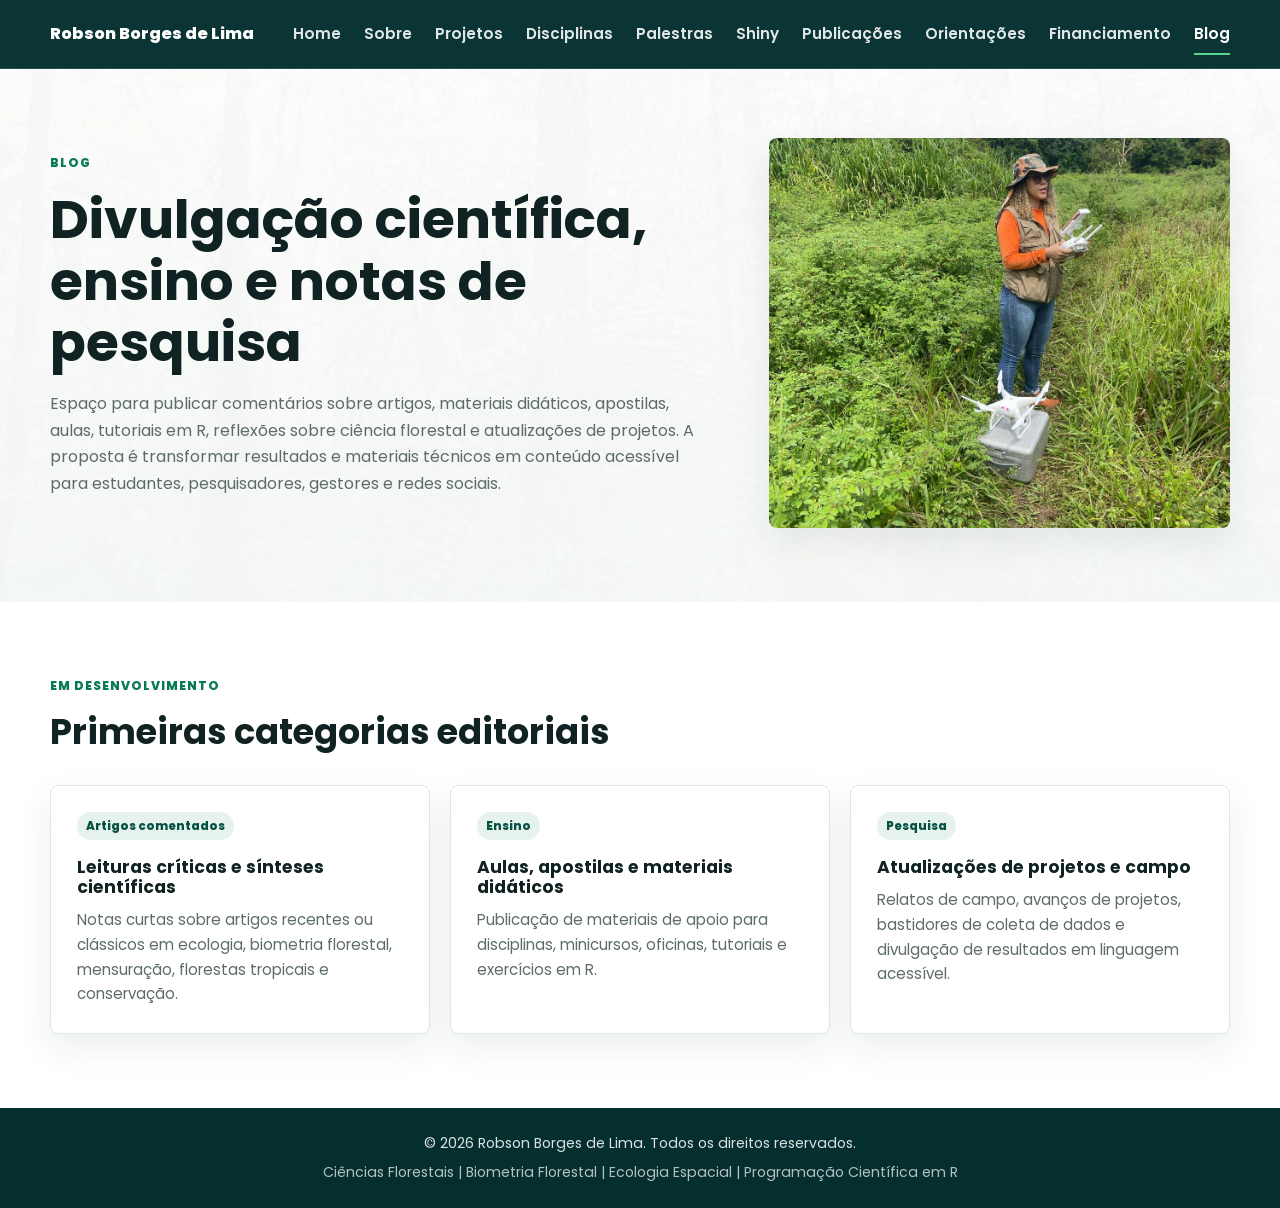
==== blog.html @ 5d00c3f0 "Add blog and move selected publications" ====
<!DOCTYPE html>
<html lang="pt-BR">
<head>
  <meta charset="UTF-8" />
  <meta name="viewport" content="width=device-width, initial-scale=1.0" />
  <title>Blog | Robson Borges de Lima</title>
  <meta name="description" content="Blog de Robson Borges de Lima para divulgação científica, notas de pesquisa, materiais didáticos, apostilas, aulas e comentários sobre artigos em Ciências Florestais." />
  <link rel="preconnect" href="https://fonts.googleapis.com" />
  <link rel="preconnect" href="https://fonts.gstatic.com" crossorigin />
  <link href="https://fonts.googleapis.com/css2?family=Poppins:wght@400;500;600;700;800&display=swap" rel="stylesheet" />
  <link rel="stylesheet" href="assets/css/style.css?v=20260628-5" />
</head>

<body>
  <header class="site-header">
    <nav class="navbar" aria-label="Menu principal">
      <a href="index.html" class="logo" aria-label="Página inicial">Robson Borges de Lima</a>

      <button class="menu-toggle" type="button" aria-label="Abrir menu" aria-expanded="false" aria-controls="primary-menu">
        <span></span>
        <span></span>
        <span></span>
      </button>

      <ul class="nav-menu" id="primary-menu">
        <li><a href="index.html">Home</a></li>
        <li><a href="sobre.html">Sobre</a></li>
        <li><a href="projetos.html">Projetos</a></li>
        <li><a href="disciplinas.html">Disciplinas</a></li>
        <li><a href="palestras.html">Palestras</a></li>
        <li><a href="shiny.html">Shiny</a></li>
        <li><a href="publicacoes.html">Publicações</a></li>
        <li><a href="orientacoes.html">Orientações</a></li>
        <li><a href="financiamento.html">Financiamento</a></li>
        <li><a href="blog.html" class="active">Blog</a></li>
      </ul>
    </nav>
  </header>

  <main>
    <section class="page-intro">
      <div class="container page-intro-grid">
        <div>
          <p class="section-kicker">Blog</p>
          <h1>Divulgação científica, ensino e notas de pesquisa</h1>
          <p>
            Espaço para publicar comentários sobre artigos, materiais didáticos, apostilas, aulas, tutoriais em R, reflexões sobre ciência florestal e atualizações de projetos. A proposta é transformar resultados e materiais técnicos em conteúdo acessível para estudantes, pesquisadores, gestores e redes sociais.
          </p>
        </div>
        <figure class="page-intro-photo">
          <img src="assets/img/gallery/voando%20drone.jpg" alt="Atividade de campo com drone em área de pesquisa" />
        </figure>
      </div>
    </section>

    <section class="section section-white">
      <div class="container">
        <div class="section-heading">
          <p class="section-kicker">Em desenvolvimento</p>
          <h2>Primeiras categorias editoriais</h2>
        </div>

        <div class="blog-card-grid">
          <article class="blog-card">
            <span>Artigos comentados</span>
            <h3>Leituras críticas e sínteses científicas</h3>
            <p>Notas curtas sobre artigos recentes ou clássicos em ecologia, biometria florestal, mensuração, florestas tropicais e conservação.</p>
          </article>

          <article class="blog-card">
            <span>Ensino</span>
            <h3>Aulas, apostilas e materiais didáticos</h3>
            <p>Publicação de materiais de apoio para disciplinas, minicursos, oficinas, tutoriais e exercícios em R.</p>
          </article>

          <article class="blog-card">
            <span>Pesquisa</span>
            <h3>Atualizações de projetos e campo</h3>
            <p>Relatos de campo, avanços de projetos, bastidores de coleta de dados e divulgação de resultados em linguagem acessível.</p>
          </article>
        </div>
      </div>
    </section>
  </main>

  <footer class="site-footer">
    <p>© 2026 Robson Borges de Lima. Todos os direitos reservados.</p>
    <p>Ciências Florestais | Biometria Florestal | Ecologia Espacial | Programação Científica em R</p>
  </footer>

  <script>
    const menuButton = document.querySelector(".menu-toggle");
    const menu = document.querySelector(".nav-menu");

    menuButton.addEventListener("click", () => {
      const isOpen = menu.classList.toggle("is-open");
      menuButton.setAttribute("aria-expanded", String(isOpen));
    });
  </script>
</body>
</html>
---- assets/css/style.css ----
:root {
  --green-950: #042f2e;
  --green-900: #063b35;
  --green-800: #075143;
  --green-700: #087a53;
  --green-100: #e6f3ec;
  --green-50: #f3faf6;
  --ink: #102322;
  --muted: #5d6c6a;
  --line: #dfe8e3;
  --white: #ffffff;
  --shadow-soft: 0 14px 36px rgba(16, 35, 34, 0.08);
  --max-width: 1180px;
}

* {
  box-sizing: border-box;
}

html {
  scroll-behavior: smooth;
}

body {
  margin: 0;
  font-family: "Poppins", "Segoe UI", Arial, sans-serif;
  color: var(--ink);
  background: var(--green-50);
  line-height: 1.65;
  text-rendering: optimizeLegibility;
}

img {
  display: block;
  max-width: 100%;
}

a {
  color: inherit;
  text-decoration: none;
}

p,
h1,
h2,
h3 {
  margin-top: 0;
}

p {
  color: var(--muted);
  font-size: 1rem;
}

h1,
h2,
h3 {
  color: var(--ink);
  line-height: 1.15;
  letter-spacing: 0;
}

h1 {
  font-size: clamp(2.2rem, 4.4vw, 3.45rem);
}

h2 {
  font-size: clamp(1.55rem, 3vw, 2.2rem);
  margin-bottom: 1rem;
}

h3 {
  font-size: 1.08rem;
}

.container {
  width: min(calc(100% - 40px), var(--max-width));
  margin-inline: auto;
}

.section {
  padding: 74px 0;
}

.section-white {
  background: var(--white);
}

.section-kicker,
.eyebrow {
  color: var(--green-700);
  font-size: 0.76rem;
  font-weight: 800;
  letter-spacing: 0.08em;
  margin-bottom: 1rem;
  text-transform: uppercase;
}

.section-heading {
  max-width: 760px;
  margin-bottom: 2rem;
}

.site-header {
  position: fixed;
  inset: 0 0 auto;
  z-index: 20;
  background: rgba(4, 47, 46, 0.97);
  border-bottom: 1px solid rgba(255, 255, 255, 0.12);
  backdrop-filter: blur(14px);
}

.navbar {
  width: min(calc(100% - 40px), var(--max-width));
  height: 68px;
  margin-inline: auto;
  display: flex;
  align-items: center;
  justify-content: space-between;
  gap: 24px;
}

.logo {
  color: var(--white);
  font-weight: 800;
  font-size: 1.02rem;
  white-space: nowrap;
}

.nav-menu {
  display: flex;
  align-items: center;
  gap: clamp(14px, 1.8vw, 28px);
  list-style: none;
  margin: 0;
  padding: 0;
}

.nav-menu a {
  position: relative;
  display: inline-flex;
  align-items: center;
  min-height: 68px;
  color: rgba(255, 255, 255, 0.88);
  font-size: 0.95rem;
  font-weight: 600;
}

.nav-menu a::after {
  content: "";
  position: absolute;
  left: 0;
  right: 0;
  bottom: 13px;
  height: 2px;
  background: #57d68d;
  transform: scaleX(0);
  transform-origin: center;
  transition: transform 180ms ease;
}

.nav-menu a:hover,
.nav-menu a.active {
  color: var(--white);
}

.nav-menu a:hover::after,
.nav-menu a.active::after {
  transform: scaleX(1);
}

.menu-toggle {
  display: none;
  width: 44px;
  height: 44px;
  border: 1px solid rgba(255, 255, 255, 0.24);
  border-radius: 8px;
  background: transparent;
  cursor: pointer;
  padding: 10px;
}

.menu-toggle span {
  display: block;
  height: 2px;
  margin: 5px 0;
  background: var(--white);
}

.hero-home {
  min-height: 92vh;
  padding: 138px 0 88px;
  display: flex;
  align-items: center;
  background:
    linear-gradient(90deg, rgba(2, 30, 28, 0.84) 0%, rgba(2, 30, 28, 0.64) 43%, rgba(2, 30, 28, 0.18) 100%),
    url("../img/hero/hero-amazon.jpg");
  background-position: center center;
  background-size: cover;
}

.hero-grid {
  display: grid;
  grid-template-columns: minmax(0, 720px) 1fr;
}

.hero-copy {
  color: var(--white);
}

.hero-copy h1,
.hero-copy p {
  color: var(--white);
}

.hero-copy h1 {
  margin-bottom: 1.2rem;
  max-width: 680px;
}

.hero-lead {
  max-width: 720px;
  color: rgba(255, 255, 255, 0.9);
  font-size: clamp(1.02rem, 1.5vw, 1.16rem);
}

.hero-actions {
  display: flex;
  flex-wrap: wrap;
  gap: 12px;
  margin-top: 2rem;
}

.button {
  display: inline-flex;
  align-items: center;
  justify-content: center;
  min-height: 44px;
  padding: 0.72rem 1.15rem;
  border-radius: 8px;
  font-weight: 800;
  transition: transform 180ms ease, background 180ms ease, border-color 180ms ease;
}

.button:hover {
  transform: translateY(-2px);
}

.button-primary {
  color: var(--green-950);
  background: #a9f0c2;
}

.button-outline-dark {
  color: var(--green-800);
  border: 1px solid rgba(8, 122, 83, 0.34);
  background: var(--white);
}

.button-secondary {
  color: var(--white);
  border: 1px solid rgba(255, 255, 255, 0.72);
}

.home-profile {
  padding: 138px 0 70px;
  background:
    linear-gradient(180deg, rgba(255, 255, 255, 0.97), rgba(247, 250, 248, 0.98)),
    url("../img/hero/hero-amazon.jpg");
  background-position: center;
  background-size: cover;
}

.home-profile-grid {
  display: grid;
  grid-template-columns: minmax(0, 1.08fr) minmax(320px, 0.74fr);
  gap: 86px;
  align-items: center;
}

.home-profile-copy h1 {
  margin-bottom: 0.78rem;
  color: var(--ink);
  font-size: clamp(2.25rem, 4.5vw, 3.55rem);
}

.home-profile-copy p:last-of-type {
  max-width: 770px;
}

.home-profile-photo {
  margin: 0;
}

.home-profile-photo img {
  width: 100%;
  height: min(62vw, 520px);
  object-fit: contain;
  object-position: center;
  border-radius: 8px;
  box-shadow: var(--shadow-soft);
  background: var(--white);
}

.field-section {
  background: var(--white);
}

.field-grid {
  display: grid;
  grid-template-columns: minmax(0, 0.82fr) minmax(420px, 1.18fr);
  gap: 48px;
  align-items: center;
}

.field-copy p {
  max-width: 620px;
}

.feature-list {
  display: grid;
  gap: 10px;
  margin-top: 24px;
}

.feature-list span {
  position: relative;
  padding-left: 20px;
  color: var(--ink);
  font-size: 0.94rem;
}

.feature-list span::before {
  content: "";
  position: absolute;
  left: 0;
  top: 0.68em;
  width: 7px;
  height: 7px;
  border-radius: 999px;
  background: var(--green-700);
}

.field-gallery {
  display: grid;
  grid-auto-flow: column;
  grid-auto-columns: minmax(260px, 340px);
  gap: 16px;
  overflow-x: auto;
  overscroll-behavior-inline: contain;
  padding: 4px 4px 16px;
  scroll-snap-type: inline mandatory;
  scrollbar-color: var(--green-700) #edf4ef;
}

.field-gallery figure {
  scroll-snap-align: start;
  margin: 0;
  overflow: hidden;
  border: 1px solid var(--line);
  border-radius: 8px;
  background: var(--white);
  box-shadow: var(--shadow-soft);
}

.field-gallery img {
  width: 100%;
  height: 310px;
  object-fit: contain;
  object-position: center;
  padding: 8px;
  background: #f7faf8;
}

.field-gallery figcaption {
  padding: 12px 14px 14px;
  color: var(--ink);
  font-size: 0.86rem;
  font-weight: 700;
  border-top: 1px solid var(--line);
}

.split {
  display: grid;
  grid-template-columns: 0.86fr 1.14fr;
  gap: 64px;
  align-items: start;
}

.prose p + p {
  margin-top: 1rem;
}

.quick-grid,
.research-grid {
  display: grid;
  grid-template-columns: repeat(3, minmax(0, 1fr));
  gap: 18px;
}

.quick-card,
.research-card {
  min-height: 100%;
  padding: 24px;
  border: 1px solid var(--line);
  border-radius: 8px;
  background: var(--white);
  transition: transform 180ms ease, border-color 180ms ease, box-shadow 180ms ease;
}

.quick-card:hover,
.research-card:hover,
.academic-mini-card:hover,
.academic-link-card:hover {
  transform: translateY(-3px);
  border-color: rgba(8, 122, 83, 0.36);
  box-shadow: var(--shadow-soft);
}

.quick-card span {
  display: inline-block;
  margin-bottom: 28px;
  color: var(--green-700);
  font-weight: 800;
  font-size: 0.82rem;
}

.quick-card h3,
.research-card h3 {
  margin-bottom: 0.7rem;
}

.quick-card p,
.research-card p {
  margin-bottom: 0;
  font-size: 0.94rem;
}

.research-card {
  border-top: 3px solid var(--green-700);
}

.collaboration-section {
  background: var(--green-50);
}

.collaboration-box {
  display: grid;
  grid-template-columns: minmax(260px, 0.8fr) minmax(0, 1.2fr);
  gap: 28px;
  align-items: center;
  padding: 34px;
  border: 1px solid var(--line);
  border-radius: 8px;
  background: var(--white);
}

.collaboration-copy p:last-child {
  margin-bottom: 0;
}

.academic-mini-grid {
  display: grid;
  grid-template-columns: repeat(3, minmax(0, 1fr));
  gap: 12px;
}

.academic-mini-card,
.academic-link-card {
  border: 1px solid var(--line);
  border-radius: 8px;
  background: var(--white);
  transition: transform 180ms ease, border-color 180ms ease, box-shadow 180ms ease;
}

.academic-mini-card {
  min-height: 108px;
  padding: 16px 12px;
  display: flex;
  flex-direction: column;
  align-items: center;
  justify-content: center;
  text-align: center;
  gap: 8px;
}

.academic-mini-card strong {
  font-size: 0.88rem;
}

.mini-icon,
.academic-mark,
.brand-icon {
  display: inline-flex;
  align-items: center;
  justify-content: center;
  border-radius: 50%;
  color: var(--white);
  font-weight: 800;
}

.mini-icon,
.brand-icon {
  width: 46px;
  height: 46px;
  background: var(--green-700);
  font-size: 0.78rem;
  line-height: 1;
}

.brand-icon svg {
  width: 27px;
  height: 27px;
  fill: currentColor;
}

.about-hero {
  padding: 148px 0 76px;
  background: var(--white);
}

.page-intro {
  padding: 138px 0 74px;
  background:
    linear-gradient(180deg, rgba(255, 255, 255, 0.96), rgba(247, 250, 248, 0.98)),
    url("../img/hero/hero-amazon.jpg");
  background-position: center;
  background-size: cover;
}

.page-intro-grid {
  display: grid;
  grid-template-columns: minmax(0, 1.05fr) minmax(300px, 0.75fr);
  gap: 74px;
  align-items: center;
}

.page-intro h1 {
  max-width: 820px;
  margin-bottom: 1.1rem;
  font-size: clamp(2.15rem, 4.2vw, 3.35rem);
}

.page-intro p:last-child {
  max-width: 780px;
}

.page-intro-photo {
  margin: 0;
}

.page-intro-photo img {
  width: 100%;
  height: min(46vw, 390px);
  object-fit: cover;
  border-radius: 8px;
  box-shadow: var(--shadow-soft);
}

.project-list {
  display: grid;
  gap: 24px;
}

.project-feature {
  padding: 32px;
  border: 1px solid var(--line);
  border-radius: 8px;
  background: var(--white);
  box-shadow: var(--shadow-soft);
}

.project-meta {
  display: flex;
  flex-wrap: wrap;
  gap: 8px;
  margin-bottom: 18px;
}

.project-meta span,
.project-card span,
.publication-item span {
  display: inline-flex;
  width: fit-content;
  align-items: center;
  min-height: 28px;
  padding: 4px 9px;
  border-radius: 999px;
  color: var(--green-800);
  background: var(--green-100);
  font-size: 0.73rem;
  font-weight: 800;
  letter-spacing: 0.02em;
}

.project-feature h3 {
  max-width: 980px;
  margin-bottom: 1rem;
  font-size: clamp(1.35rem, 2.5vw, 2rem);
}

.project-feature p {
  max-width: 1040px;
}

.project-points {
  display: grid;
  gap: 8px;
  margin: 18px 0 0;
  padding-left: 1.1rem;
}

.project-points li {
  color: var(--muted);
}

.project-points li::marker {
  color: var(--green-700);
}

.project-card-grid {
  display: grid;
  grid-template-columns: repeat(2, minmax(0, 1fr));
  gap: 20px;
}

.project-card {
  display: grid;
  grid-template-columns: 190px minmax(0, 1fr);
  gap: 20px;
  overflow: hidden;
  padding: 16px;
  border: 1px solid var(--line);
  border-radius: 8px;
  background: var(--white);
  box-shadow: var(--shadow-soft);
}

.project-card img {
  width: 100%;
  height: 100%;
  min-height: 180px;
  object-fit: cover;
  border-radius: 6px;
}

.project-card h3 {
  margin: 12px 0 10px;
}

.project-card p {
  margin-bottom: 0;
  font-size: 0.94rem;
}

.publication-list {
  display: grid;
  gap: 14px;
}

.publication-item {
  padding: 24px;
  border: 1px solid var(--line);
  border-radius: 8px;
  background: var(--white);
}

.publication-item h3 {
  margin: 12px 0 8px;
  font-size: 1.05rem;
}

.publication-item p {
  margin-bottom: 14px;
  font-size: 0.9rem;
}

.publication-actions {
  display: flex;
  flex-wrap: wrap;
  gap: 10px;
}

.publication-actions a {
  display: inline-flex;
  align-items: center;
  justify-content: center;
  min-height: 34px;
  padding: 6px 12px;
  border: 1px solid rgba(8, 122, 83, 0.34);
  border-radius: 7px;
  color: var(--green-800);
  font-size: 0.82rem;
  font-weight: 800;
  transition: background 180ms ease, transform 180ms ease;
}

.publication-actions a:hover {
  transform: translateY(-2px);
  background: var(--green-100);
}

.publication-item p a {
  color: var(--green-800);
  font-weight: 700;
  text-decoration: underline;
  text-decoration-thickness: 1px;
  text-underline-offset: 3px;
}

.blog-card-grid {
  display: grid;
  grid-template-columns: repeat(3, minmax(0, 1fr));
  gap: 20px;
}

.blog-card {
  min-height: 100%;
  padding: 26px;
  border: 1px solid var(--line);
  border-radius: 8px;
  background: var(--white);
  box-shadow: var(--shadow-soft);
}

.blog-card span {
  display: inline-flex;
  width: fit-content;
  min-height: 28px;
  align-items: center;
  padding: 4px 9px;
  border-radius: 999px;
  color: var(--green-800);
  background: var(--green-100);
  font-size: 0.73rem;
  font-weight: 800;
}

.blog-card h3 {
  margin: 18px 0 10px;
}

.blog-card p {
  margin-bottom: 0;
  font-size: 0.94rem;
}

.about-hero-grid {
  display: grid;
  grid-template-columns: minmax(0, 1.14fr) minmax(280px, 0.74fr);
  gap: 80px;
  align-items: center;
}

.about-copy h1 {
  margin-bottom: 0.8rem;
  font-size: clamp(2.2rem, 4.2vw, 3.35rem);
}

.role {
  margin-bottom: 0.45rem;
  color: var(--green-700);
  font-weight: 800;
  font-size: 1.15rem;
}

.academic-tags {
  margin-bottom: 1.7rem;
  color: var(--ink);
  font-size: 0.95rem;
}

.about-copy p:last-child {
  max-width: 760px;
}

.profile-photo {
  margin: 0;
}

.profile-photo img {
  width: 100%;
  max-height: 430px;
  object-fit: cover;
  border-radius: 8px;
  box-shadow: var(--shadow-soft);
}

.about-panels {
  padding: 76px 0;
  background: var(--green-50);
}

.about-panel-grid {
  display: grid;
  grid-template-columns: repeat(3, minmax(0, 1fr));
  gap: 46px;
}

.about-panel {
  min-width: 0;
}

.panel-icon {
  width: 48px;
  height: 48px;
  display: grid;
  place-items: center;
  margin-bottom: 20px;
  border-radius: 50%;
  background: var(--green-100);
  color: var(--green-700);
}

.panel-icon svg {
  width: 25px;
  height: 25px;
  fill: currentColor;
}

.about-panel h2 {
  position: relative;
  margin-bottom: 2rem;
  font-size: 1.12rem;
}

.about-panel h2::after,
.academic-links-title h2::after {
  content: "";
  position: absolute;
  left: 0;
  bottom: -12px;
  width: 44px;
  height: 2px;
  background: var(--green-700);
}

.about-panel ul {
  margin: 0;
  padding-left: 1.1rem;
}

.about-panel li {
  margin-bottom: 0.62rem;
  color: var(--muted);
}

.about-panel li::marker {
  color: var(--green-700);
}

.timeline {
  display: grid;
  gap: 18px;
}

.timeline div {
  position: relative;
  padding-left: 28px;
}

.timeline div::before {
  content: "";
  position: absolute;
  left: 0;
  top: 0.42rem;
  width: 10px;
  height: 10px;
  border-radius: 50%;
  background: var(--green-700);
}

.timeline div::after {
  content: "";
  position: absolute;
  left: 4px;
  top: 1.1rem;
  bottom: -1.35rem;
  width: 1px;
  background: var(--line);
}

.timeline div:last-child::after {
  display: none;
}

.timeline strong {
  display: block;
  color: var(--ink);
  line-height: 1.35;
}

.timeline span {
  display: block;
  color: var(--muted);
  font-size: 0.88rem;
}

.academic-links-section {
  padding: 58px 0 76px;
  background: var(--white);
}

.academic-links-box {
  display: grid;
  grid-template-columns: 1.18fr repeat(5, minmax(0, 1fr));
  overflow: hidden;
  border: 1px solid var(--line);
  border-radius: 8px;
  background: var(--white);
  box-shadow: var(--shadow-soft);
}

.academic-links-title {
  display: flex;
  align-items: center;
  padding: 26px 28px;
  border-right: 1px solid var(--line);
}

.academic-links-title h2 {
  position: relative;
  margin: 0;
  font-size: 1.32rem;
}

.academic-link-card {
  min-height: 142px;
  display: flex;
  flex-direction: column;
  align-items: center;
  justify-content: center;
  padding: 18px 12px;
  border-width: 0 1px 0 0;
  text-align: center;
}

.academic-link-card:last-child {
  border-right: 0;
}

.academic-mark,
.academic-link-card .brand-icon {
  width: 46px;
  height: 46px;
  margin-bottom: 10px;
  font-size: 0.85rem;
}

.academic-link-card strong {
  color: var(--ink);
  font-size: 0.92rem;
}

.academic-link-card small {
  max-width: 160px;
  margin-top: 4px;
  color: var(--green-700);
  font-size: 0.72rem;
  line-height: 1.35;
  overflow-wrap: anywhere;
}

.lattes,
.lattes-icon {
  background: #24458f;
}

.orcid,
.orcid-icon {
  background: #a6ce39;
  color: #ffffff;
}

.scholar,
.scholar-icon {
  background: #4285f4;
}

.github,
.github-icon {
  background: #111827;
}

.rg,
.rg-icon {
  background: #00b7a8;
}

.cv-icon {
  background: var(--green-700);
}

.site-footer {
  padding: 24px 20px;
  background: var(--green-950);
  text-align: center;
}

.site-footer p {
  margin: 0;
  color: rgba(255, 255, 255, 0.86);
  font-size: 0.88rem;
}

.site-footer p + p {
  margin-top: 0.35rem;
  color: rgba(255, 255, 255, 0.7);
}

@media (max-width: 1100px) {
  .nav-menu {
    gap: 14px;
  }

  .nav-menu a {
    font-size: 0.88rem;
  }
}

@media (max-width: 940px) {
  .navbar {
    height: 68px;
  }

  .menu-toggle {
    display: block;
  }

  .nav-menu {
    position: absolute;
    left: 0;
    right: 0;
    top: 68px;
    display: none;
    flex-direction: column;
    align-items: stretch;
    gap: 0;
    padding: 8px 20px 18px;
    background: var(--green-950);
    border-top: 1px solid rgba(255, 255, 255, 0.12);
  }

  .nav-menu.is-open {
    display: flex;
  }

  .nav-menu a {
    min-height: 44px;
  }

  .nav-menu a::after {
    bottom: 6px;
    right: auto;
    width: 36px;
  }

  .hero-home {
    min-height: 82vh;
    padding-top: 116px;
    background:
      linear-gradient(rgba(2, 30, 28, 0.72), rgba(2, 30, 28, 0.72)),
      url("../img/hero/hero-amazon.jpg");
    background-position: center;
  }

  .hero-grid,
  .split,
  .about-hero-grid,
  .home-profile-grid,
  .field-grid,
  .page-intro-grid,
  .collaboration-box {
    grid-template-columns: 1fr;
    gap: 34px;
  }

  .home-profile {
    padding-top: 116px;
  }

  .home-profile-photo img {
    height: auto;
    max-height: 430px;
  }

  .field-gallery {
    grid-auto-columns: minmax(240px, 320px);
  }

  .quick-grid,
  .research-grid,
  .about-panel-grid,
  .project-card-grid,
  .blog-card-grid,
  .academic-mini-grid {
    grid-template-columns: repeat(2, minmax(0, 1fr));
  }

  .project-card {
    grid-template-columns: 1fr;
  }

  .project-card img {
    height: 220px;
  }

  .academic-links-box {
    grid-template-columns: repeat(2, minmax(0, 1fr));
  }

  .academic-links-title {
    grid-column: 1 / -1;
    border-right: 0;
    border-bottom: 1px solid var(--line);
  }
}

@media (max-width: 640px) {
  .container {
    width: min(calc(100% - 28px), var(--max-width));
  }

  .logo {
    font-size: 0.94rem;
  }

  .section,
  .about-panels,
  .academic-links-section {
    padding: 58px 0;
  }

  .home-profile {
    padding: 106px 0 54px;
  }

  .about-hero {
    padding: 118px 0 58px;
  }

  .page-intro {
    padding: 112px 0 58px;
  }

  .hero-home {
    min-height: 78vh;
    padding-bottom: 64px;
  }

  .hero-actions {
    align-items: stretch;
    flex-direction: column;
  }

  .button {
    width: 100%;
  }

  .quick-grid,
  .research-grid,
  .about-panel-grid,
  .project-card-grid,
  .blog-card-grid,
  .academic-mini-grid,
  .academic-links-box {
    grid-template-columns: 1fr;
  }

  .project-feature,
  .publication-item {
    padding: 22px;
  }

  .field-grid {
    grid-template-columns: 1fr;
  }

  .field-gallery {
    grid-auto-columns: minmax(230px, 82vw);
  }

  .field-gallery img {
    height: 290px;
  }

  .collaboration-box {
    padding: 22px;
  }

  .academic-link-card {
    border-width: 0 0 1px 0;
  }

  .academic-link-card:last-child {
    border-bottom: 0;
  }
}
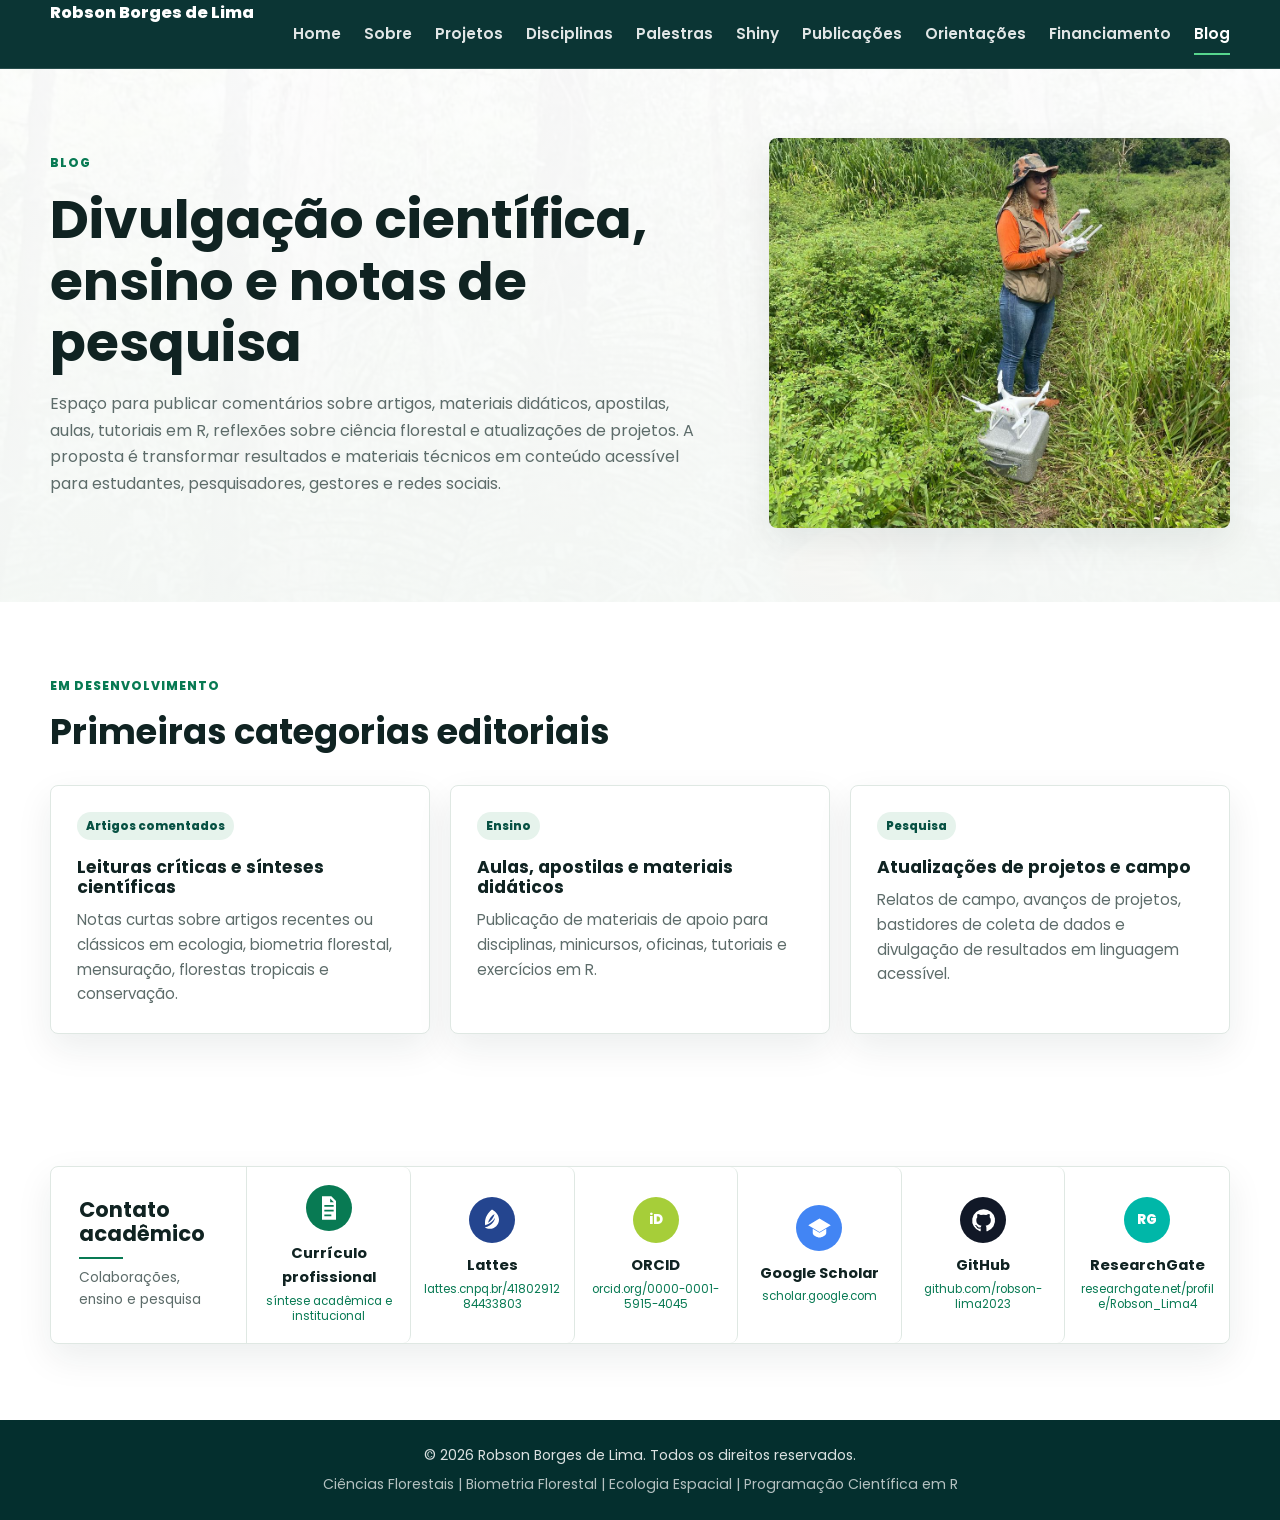
==== commit 3a47edb7: "Update academic profile and contact sections" ====
--- a/blog.html
+++ b/blog.html
@@ -8,7 +8,7 @@
   <link rel="preconnect" href="https://fonts.googleapis.com" />
   <link rel="preconnect" href="https://fonts.gstatic.com" crossorigin />
   <link href="https://fonts.googleapis.com/css2?family=Poppins:wght@400;500;600;700;800&display=swap" rel="stylesheet" />
-  <link rel="stylesheet" href="assets/css/style.css?v=20260628-5" />
+  <link rel="stylesheet" href="assets/css/style.css?v=20260628-6" />
 </head>
 
 <body>
@@ -81,6 +81,59 @@
         </div>
       </div>
     </section>
+
+    <section class="academic-links-section">
+      <div class="container academic-links-box">
+        <div class="academic-links-title">
+          <h2>Contato acadêmico</h2>
+          <p>Colaborações, ensino e pesquisa</p>
+        </div>
+
+        <a href="curriculo-profissional.html" class="academic-link-card">
+          <span class="brand-icon cv-icon" aria-hidden="true">
+            <svg viewBox="0 0 24 24"><path d="M6 2h8l4 4v16H6V2Zm7 1.8V7h3.2L13 3.8ZM8 11h8V9.5H8V11Zm0 4h8v-1.5H8V15Zm0 4h6v-1.5H8V19Z" /></svg>
+          </span>
+          <strong>Currículo profissional</strong>
+          <small>síntese acadêmica e institucional</small>
+        </a>
+
+        <a href="https://lattes.cnpq.br/4180291284433803" target="_blank" rel="noopener noreferrer" class="academic-link-card">
+          <span class="brand-icon lattes-icon" aria-hidden="true">
+            <svg viewBox="0 0 24 24"><path d="M12 3c3.7 2.2 6 5.3 6 8.7 0 4.3-3.6 7.8-8 7.8-1.5 0-2.9-.4-4.1-1.1 1.3-.2 2.8-.8 4.3-1.8 2.5-1.7 4-4 4.4-6.6-1.7 2.9-4.5 5.1-8.4 6.5C6 15.8 6 15.1 6 14.4 6 9.8 8.4 5.9 12 3Zm2.2 3.8c-1.3.7-2.5 1.8-3.6 3.2-1 1.3-1.7 2.8-2 4.4 1.3-.8 2.4-1.8 3.4-3.1 1-1.4 1.8-2.9 2.2-4.5Z" /></svg>
+          </span>
+          <strong>Lattes</strong>
+          <small>lattes.cnpq.br/4180291284433803</small>
+        </a>
+
+        <a href="https://orcid.org/0000-0001-5915-4045" target="_blank" rel="noopener noreferrer" class="academic-link-card">
+          <span class="brand-icon orcid-icon">iD</span>
+          <strong>ORCID</strong>
+          <small>orcid.org/0000-0001-5915-4045</small>
+        </a>
+
+        <a href="https://scholar.google.com/citations?user=GU71WLUAAAAJ&amp;hl=pt-BR" target="_blank" rel="noopener noreferrer" class="academic-link-card">
+          <span class="brand-icon scholar-icon" aria-hidden="true">
+            <svg viewBox="0 0 24 24"><path d="M12 3 2 9l10 6 10-6-10-6Zm-6 9.2V16c0 2 3.6 4 6 4s6-2 6-4v-3.8l-6 3.6-6-3.6Z" /></svg>
+          </span>
+          <strong>Google Scholar</strong>
+          <small>scholar.google.com</small>
+        </a>
+
+        <a href="https://github.com/robson-lima2023" target="_blank" rel="noopener noreferrer" class="academic-link-card">
+          <span class="brand-icon github-icon" aria-hidden="true">
+            <svg viewBox="0 0 24 24"><path d="M12 2a10 10 0 0 0-3.2 19.5c.5.1.7-.2.7-.5v-1.8c-2.9.6-3.5-1.2-3.5-1.2-.5-1.1-1.1-1.4-1.1-1.4-.9-.6.1-.6.1-.6 1 .1 1.6 1.1 1.6 1.1.9 1.6 2.4 1.1 3 .9.1-.7.4-1.1.7-1.4-2.3-.3-4.7-1.2-4.7-5A3.9 3.9 0 0 1 6.6 8.9c-.1-.3-.5-1.3.1-2.7 0 0 .9-.3 2.8 1a9.5 9.5 0 0 1 5 0c1.9-1.3 2.8-1 2.8-1 .6 1.4.2 2.4.1 2.7a3.9 3.9 0 0 1 1.1 2.7c0 3.9-2.4 4.7-4.7 5 .4.3.8 1 .8 2V21c0 .3.2.6.8.5A10 10 0 0 0 12 2Z" /></svg>
+          </span>
+          <strong>GitHub</strong>
+          <small>github.com/robson-lima2023</small>
+        </a>
+
+        <a href="https://www.researchgate.net/profile/Robson_Lima4" target="_blank" rel="noopener noreferrer" class="academic-link-card">
+          <span class="brand-icon rg-icon">RG</span>
+          <strong>ResearchGate</strong>
+          <small>researchgate.net/profile/Robson_Lima4</small>
+        </a>
+      </div>
+    </section>
   </main>
 
   <footer class="site-footer">
--- a/assets/css/style.css
+++ b/assets/css/style.css
@@ -115,7 +115,7 @@
   height: 68px;
   margin-inline: auto;
   display: flex;
-  align-items: center;
+  align-items: flex-start;
   justify-content: space-between;
   gap: 24px;
 }
@@ -745,6 +745,42 @@
   font-size: 0.94rem;
 }
 
+.institutional-grid {
+  display: grid;
+  grid-template-columns: repeat(2, minmax(0, 1fr));
+  gap: 22px;
+}
+
+.institutional-card {
+  padding: 28px;
+  border: 1px solid var(--line);
+  border-radius: 8px;
+  background: var(--white);
+  box-shadow: var(--shadow-soft);
+}
+
+.institutional-card span {
+  display: inline-flex;
+  width: fit-content;
+  min-height: 28px;
+  align-items: center;
+  padding: 4px 9px;
+  border-radius: 999px;
+  color: var(--green-800);
+  background: var(--green-100);
+  font-size: 0.73rem;
+  font-weight: 800;
+}
+
+.institutional-card h2 {
+  margin-top: 18px;
+  font-size: clamp(1.25rem, 2.3vw, 1.65rem);
+}
+
+.institutional-card p {
+  margin-bottom: 0;
+}
+
 .about-hero-grid {
   display: grid;
   grid-template-columns: minmax(0, 1.14fr) minmax(280px, 0.74fr);
@@ -903,7 +939,7 @@
 
 .academic-links-box {
   display: grid;
-  grid-template-columns: 1.18fr repeat(5, minmax(0, 1fr));
+  grid-template-columns: 1.2fr repeat(6, minmax(0, 1fr));
   overflow: hidden;
   border: 1px solid var(--line);
   border-radius: 8px;
@@ -913,15 +949,23 @@
 
 .academic-links-title {
   display: flex;
-  align-items: center;
+  flex-direction: column;
+  align-items: center;
+  justify-content: center;
   padding: 26px 28px;
   border-right: 1px solid var(--line);
 }
 
 .academic-links-title h2 {
   position: relative;
+  margin: 0 0 20px;
+  font-size: 1.32rem;
+}
+
+.academic-links-title p {
   margin: 0;
-  font-size: 1.32rem;
+  color: var(--muted);
+  font-size: 0.86rem;
 }
 
 .academic-link-card {
@@ -989,6 +1033,13 @@
 
 .cv-icon {
   background: var(--green-700);
+}
+
+.cv-icon svg,
+.lattes-icon svg {
+  width: 28px;
+  height: 28px;
+  fill: currentColor;
 }
 
 .site-footer {
@@ -1093,6 +1144,7 @@
   .about-panel-grid,
   .project-card-grid,
   .blog-card-grid,
+  .institutional-grid,
   .academic-mini-grid {
     grid-template-columns: repeat(2, minmax(0, 1fr));
   }
@@ -1162,6 +1214,7 @@
   .about-panel-grid,
   .project-card-grid,
   .blog-card-grid,
+  .institutional-grid,
   .academic-mini-grid,
   .academic-links-box {
     grid-template-columns: 1fr;
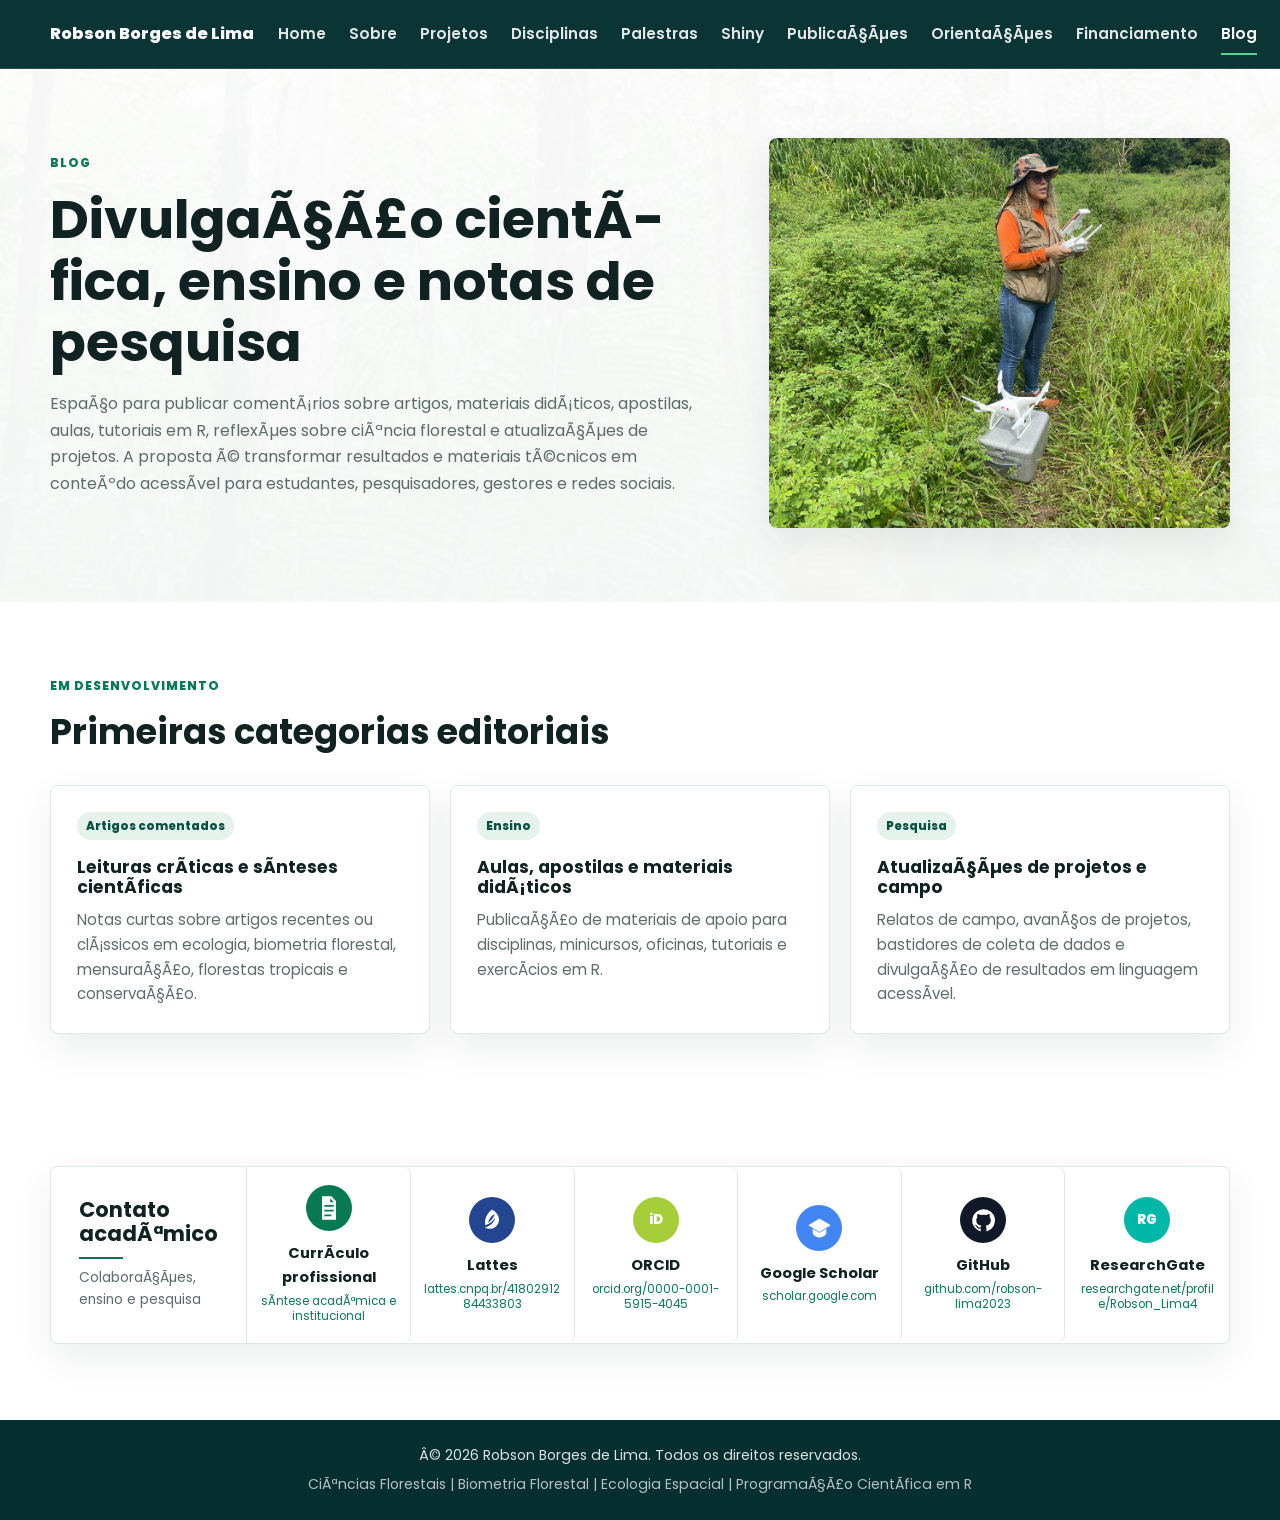
==== commit ed2a4a02: "Develop disciplines page and link repositories" ====
--- a/blog.html
+++ b/blog.html
@@ -1,20 +1,20 @@
-<!DOCTYPE html>
+﻿<!DOCTYPE html>
 <html lang="pt-BR">
 <head>
   <meta charset="UTF-8" />
   <meta name="viewport" content="width=device-width, initial-scale=1.0" />
   <title>Blog | Robson Borges de Lima</title>
-  <meta name="description" content="Blog de Robson Borges de Lima para divulgação científica, notas de pesquisa, materiais didáticos, apostilas, aulas e comentários sobre artigos em Ciências Florestais." />
+  <meta name="description" content="Blog de Robson Borges de Lima para divulgaÃ§Ã£o cientÃ­fica, notas de pesquisa, materiais didÃ¡ticos, apostilas, aulas e comentÃ¡rios sobre artigos em CiÃªncias Florestais." />
   <link rel="preconnect" href="https://fonts.googleapis.com" />
   <link rel="preconnect" href="https://fonts.gstatic.com" crossorigin />
   <link href="https://fonts.googleapis.com/css2?family=Poppins:wght@400;500;600;700;800&display=swap" rel="stylesheet" />
-  <link rel="stylesheet" href="assets/css/style.css?v=20260628-6" />
+  <link rel="stylesheet" href="assets/css/style.css?v=20260628-7" />
 </head>
 
 <body>
   <header class="site-header">
     <nav class="navbar" aria-label="Menu principal">
-      <a href="index.html" class="logo" aria-label="Página inicial">Robson Borges de Lima</a>
+      <a href="index.html" class="logo" aria-label="PÃ¡gina inicial">Robson Borges de Lima</a>
 
       <button class="menu-toggle" type="button" aria-label="Abrir menu" aria-expanded="false" aria-controls="primary-menu">
         <span></span>
@@ -29,8 +29,8 @@
         <li><a href="disciplinas.html">Disciplinas</a></li>
         <li><a href="palestras.html">Palestras</a></li>
         <li><a href="shiny.html">Shiny</a></li>
-        <li><a href="publicacoes.html">Publicações</a></li>
-        <li><a href="orientacoes.html">Orientações</a></li>
+        <li><a href="publicacoes.html">PublicaÃ§Ãµes</a></li>
+        <li><a href="orientacoes.html">OrientaÃ§Ãµes</a></li>
         <li><a href="financiamento.html">Financiamento</a></li>
         <li><a href="blog.html" class="active">Blog</a></li>
       </ul>
@@ -42,13 +42,13 @@
       <div class="container page-intro-grid">
         <div>
           <p class="section-kicker">Blog</p>
-          <h1>Divulgação científica, ensino e notas de pesquisa</h1>
+          <h1>DivulgaÃ§Ã£o cientÃ­fica, ensino e notas de pesquisa</h1>
           <p>
-            Espaço para publicar comentários sobre artigos, materiais didáticos, apostilas, aulas, tutoriais em R, reflexões sobre ciência florestal e atualizações de projetos. A proposta é transformar resultados e materiais técnicos em conteúdo acessível para estudantes, pesquisadores, gestores e redes sociais.
+            EspaÃ§o para publicar comentÃ¡rios sobre artigos, materiais didÃ¡ticos, apostilas, aulas, tutoriais em R, reflexÃµes sobre ciÃªncia florestal e atualizaÃ§Ãµes de projetos. A proposta Ã© transformar resultados e materiais tÃ©cnicos em conteÃºdo acessÃ­vel para estudantes, pesquisadores, gestores e redes sociais.
           </p>
         </div>
         <figure class="page-intro-photo">
-          <img src="assets/img/gallery/voando%20drone.jpg" alt="Atividade de campo com drone em área de pesquisa" />
+          <img src="assets/img/gallery/voando%20drone.jpg" alt="Atividade de campo com drone em Ã¡rea de pesquisa" />
         </figure>
       </div>
     </section>
@@ -63,20 +63,20 @@
         <div class="blog-card-grid">
           <article class="blog-card">
             <span>Artigos comentados</span>
-            <h3>Leituras críticas e sínteses científicas</h3>
-            <p>Notas curtas sobre artigos recentes ou clássicos em ecologia, biometria florestal, mensuração, florestas tropicais e conservação.</p>
+            <h3>Leituras crÃ­ticas e sÃ­nteses cientÃ­ficas</h3>
+            <p>Notas curtas sobre artigos recentes ou clÃ¡ssicos em ecologia, biometria florestal, mensuraÃ§Ã£o, florestas tropicais e conservaÃ§Ã£o.</p>
           </article>
 
           <article class="blog-card">
             <span>Ensino</span>
-            <h3>Aulas, apostilas e materiais didáticos</h3>
-            <p>Publicação de materiais de apoio para disciplinas, minicursos, oficinas, tutoriais e exercícios em R.</p>
+            <h3>Aulas, apostilas e materiais didÃ¡ticos</h3>
+            <p>PublicaÃ§Ã£o de materiais de apoio para disciplinas, minicursos, oficinas, tutoriais e exercÃ­cios em R.</p>
           </article>
 
           <article class="blog-card">
             <span>Pesquisa</span>
-            <h3>Atualizações de projetos e campo</h3>
-            <p>Relatos de campo, avanços de projetos, bastidores de coleta de dados e divulgação de resultados em linguagem acessível.</p>
+            <h3>AtualizaÃ§Ãµes de projetos e campo</h3>
+            <p>Relatos de campo, avanÃ§os de projetos, bastidores de coleta de dados e divulgaÃ§Ã£o de resultados em linguagem acessÃ­vel.</p>
           </article>
         </div>
       </div>
@@ -85,16 +85,16 @@
     <section class="academic-links-section">
       <div class="container academic-links-box">
         <div class="academic-links-title">
-          <h2>Contato acadêmico</h2>
-          <p>Colaborações, ensino e pesquisa</p>
+          <h2>Contato acadÃªmico</h2>
+          <p>ColaboraÃ§Ãµes, ensino e pesquisa</p>
         </div>
 
         <a href="curriculo-profissional.html" class="academic-link-card">
           <span class="brand-icon cv-icon" aria-hidden="true">
             <svg viewBox="0 0 24 24"><path d="M6 2h8l4 4v16H6V2Zm7 1.8V7h3.2L13 3.8ZM8 11h8V9.5H8V11Zm0 4h8v-1.5H8V15Zm0 4h6v-1.5H8V19Z" /></svg>
           </span>
-          <strong>Currículo profissional</strong>
-          <small>síntese acadêmica e institucional</small>
+          <strong>CurrÃ­culo profissional</strong>
+          <small>sÃ­ntese acadÃªmica e institucional</small>
         </a>
 
         <a href="https://lattes.cnpq.br/4180291284433803" target="_blank" rel="noopener noreferrer" class="academic-link-card">
@@ -137,8 +137,8 @@
   </main>
 
   <footer class="site-footer">
-    <p>© 2026 Robson Borges de Lima. Todos os direitos reservados.</p>
-    <p>Ciências Florestais | Biometria Florestal | Ecologia Espacial | Programação Científica em R</p>
+    <p>Â© 2026 Robson Borges de Lima. Todos os direitos reservados.</p>
+    <p>CiÃªncias Florestais | Biometria Florestal | Ecologia Espacial | ProgramaÃ§Ã£o CientÃ­fica em R</p>
   </footer>
 
   <script>
--- a/assets/css/style.css
+++ b/assets/css/style.css
@@ -115,7 +115,7 @@
   height: 68px;
   margin-inline: auto;
   display: flex;
-  align-items: flex-start;
+  align-items: center;
   justify-content: space-between;
   gap: 24px;
 }
@@ -950,10 +950,119 @@
 .academic-links-title {
   display: flex;
   flex-direction: column;
-  align-items: center;
+  align-items: flex-start;
   justify-content: center;
   padding: 26px 28px;
   border-right: 1px solid var(--line);
+}
+
+.course-section {
+  background: var(--white);
+}
+
+.course-section + .course-section {
+  padding-top: 0;
+}
+
+.course-grid {
+  display: grid;
+  grid-template-columns: repeat(2, minmax(0, 1fr));
+  gap: 18px;
+}
+
+.course-card {
+  display: flex;
+  min-height: 100%;
+  flex-direction: column;
+  gap: 16px;
+  padding: 24px;
+  border: 1px solid var(--line);
+  border-radius: 8px;
+  background: var(--white);
+  box-shadow: var(--shadow-soft);
+}
+
+.course-card-header {
+  display: flex;
+  flex-wrap: wrap;
+  gap: 8px;
+}
+
+.course-card-header span,
+.course-repo-status {
+  display: inline-flex;
+  width: fit-content;
+  align-items: center;
+  min-height: 28px;
+  padding: 4px 9px;
+  border-radius: 999px;
+  color: var(--green-800);
+  background: var(--green-100);
+  font-size: 0.73rem;
+  font-weight: 800;
+}
+
+.course-card h3 {
+  margin-bottom: 0;
+  font-size: 1.16rem;
+}
+
+.course-card p {
+  margin-bottom: 0;
+  font-size: 0.94rem;
+}
+
+.course-materials {
+  display: flex;
+  flex-wrap: wrap;
+  gap: 8px;
+  margin-top: auto;
+}
+
+.course-materials span {
+  display: inline-flex;
+  min-height: 30px;
+  align-items: center;
+  padding: 5px 9px;
+  border: 1px solid var(--line);
+  border-radius: 999px;
+  color: var(--muted);
+  font-size: 0.76rem;
+  font-weight: 700;
+}
+
+.course-repo-link {
+  display: inline-flex;
+  width: fit-content;
+  align-items: center;
+  justify-content: center;
+  min-height: 38px;
+  margin-top: 4px;
+  padding: 7px 12px;
+  border: 1px solid rgba(8, 122, 83, 0.34);
+  border-radius: 7px;
+  color: var(--green-800);
+  font-size: 0.82rem;
+  font-weight: 800;
+  transition: background 180ms ease, transform 180ms ease;
+}
+
+.course-repo-link:hover {
+  transform: translateY(-2px);
+  background: var(--green-100);
+}
+
+.course-note {
+  margin-top: 28px;
+  padding: 18px 20px;
+  border-left: 3px solid var(--green-700);
+  border-radius: 8px;
+  background: var(--green-50);
+}
+
+.course-note p {
+  margin-bottom: 0;
+  font-size: 0.92rem;
 }
 
 .academic-links-title h2 {
@@ -1144,6 +1253,7 @@
   .about-panel-grid,
   .project-card-grid,
   .blog-card-grid,
+  .course-grid,
   .institutional-grid,
   .academic-mini-grid {
     grid-template-columns: repeat(2, minmax(0, 1fr));
@@ -1214,6 +1324,7 @@
   .about-panel-grid,
   .project-card-grid,
   .blog-card-grid,
+  .course-grid,
   .institutional-grid,
   .academic-mini-grid,
   .academic-links-box {
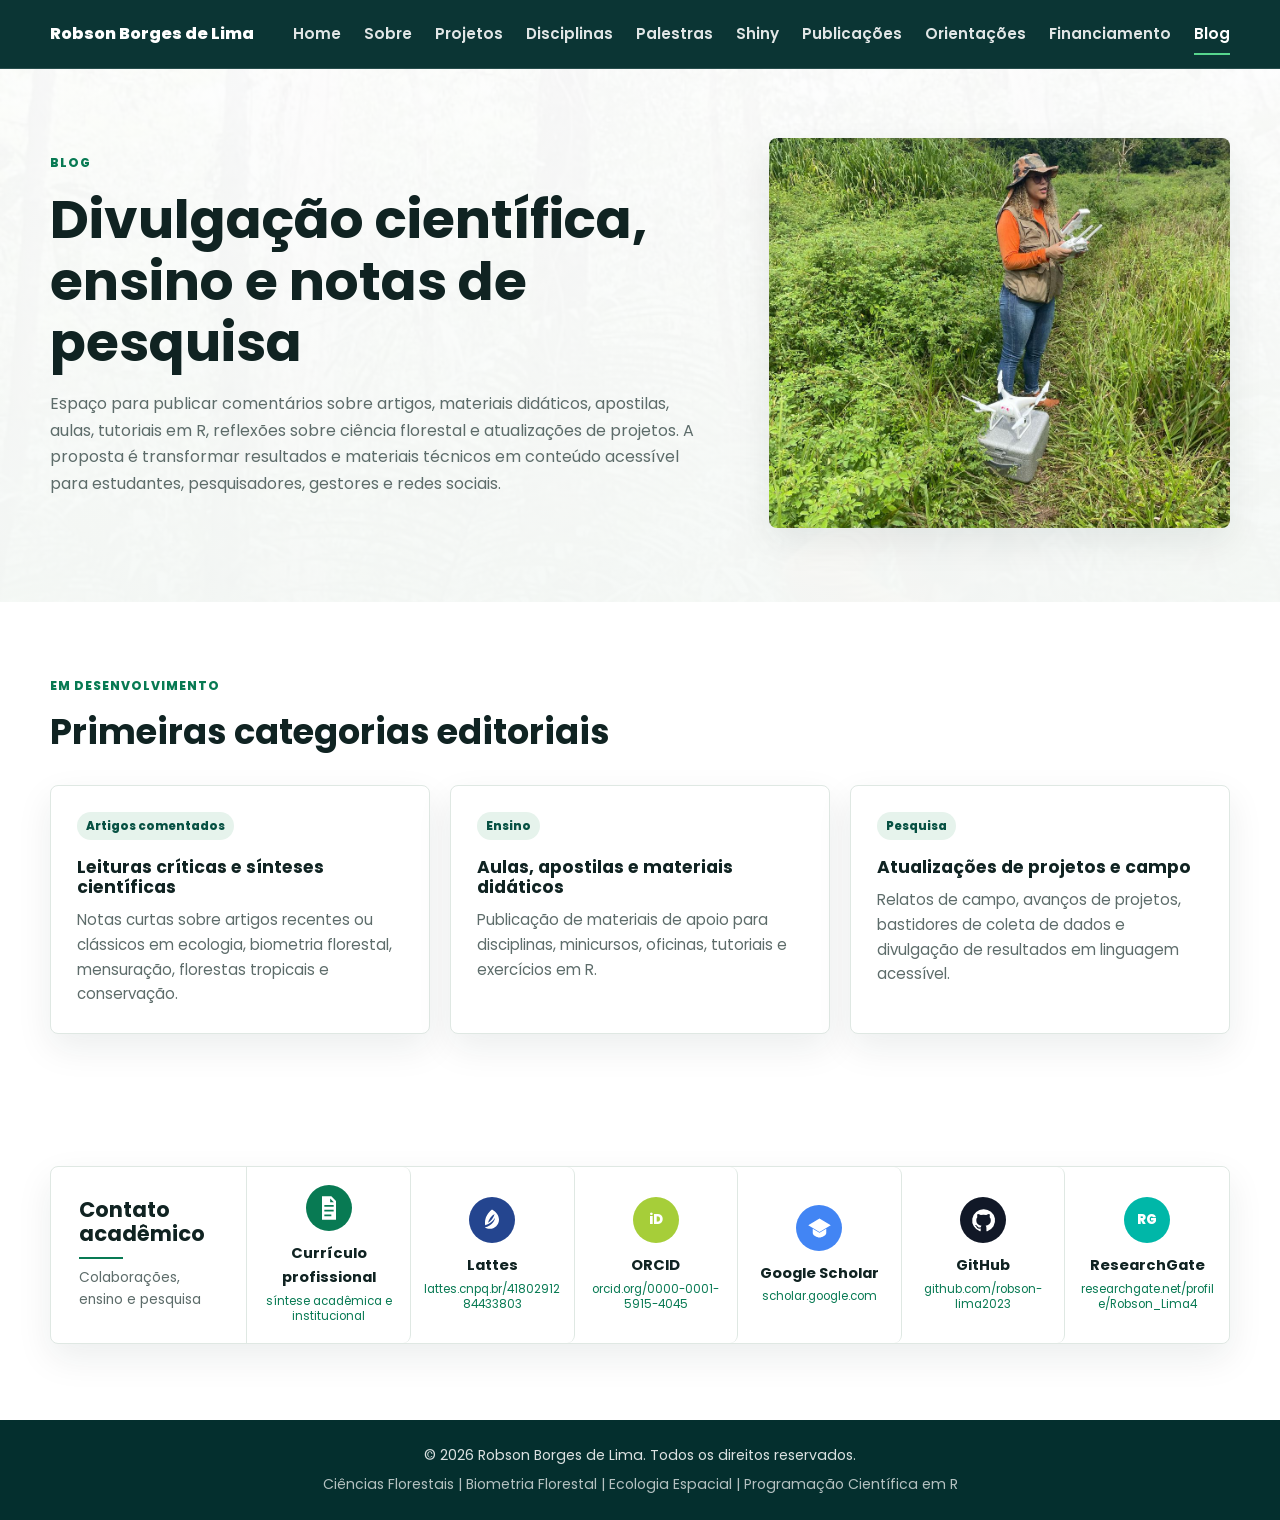
==== commit dd541935: "Fix HTML text encoding" ====
--- a/blog.html
+++ b/blog.html
@@ -4,7 +4,7 @@
   <meta charset="UTF-8" />
   <meta name="viewport" content="width=device-width, initial-scale=1.0" />
   <title>Blog | Robson Borges de Lima</title>
-  <meta name="description" content="Blog de Robson Borges de Lima para divulgaÃ§Ã£o cientÃ­fica, notas de pesquisa, materiais didÃ¡ticos, apostilas, aulas e comentÃ¡rios sobre artigos em CiÃªncias Florestais." />
+  <meta name="description" content="Blog de Robson Borges de Lima para divulgação científica, notas de pesquisa, materiais didáticos, apostilas, aulas e comentários sobre artigos em Ciências Florestais." />
   <link rel="preconnect" href="https://fonts.googleapis.com" />
   <link rel="preconnect" href="https://fonts.gstatic.com" crossorigin />
   <link href="https://fonts.googleapis.com/css2?family=Poppins:wght@400;500;600;700;800&display=swap" rel="stylesheet" />
@@ -14,7 +14,7 @@
 <body>
   <header class="site-header">
     <nav class="navbar" aria-label="Menu principal">
-      <a href="index.html" class="logo" aria-label="PÃ¡gina inicial">Robson Borges de Lima</a>
+      <a href="index.html" class="logo" aria-label="Página inicial">Robson Borges de Lima</a>
 
       <button class="menu-toggle" type="button" aria-label="Abrir menu" aria-expanded="false" aria-controls="primary-menu">
         <span></span>
@@ -29,8 +29,8 @@
         <li><a href="disciplinas.html">Disciplinas</a></li>
         <li><a href="palestras.html">Palestras</a></li>
         <li><a href="shiny.html">Shiny</a></li>
-        <li><a href="publicacoes.html">PublicaÃ§Ãµes</a></li>
-        <li><a href="orientacoes.html">OrientaÃ§Ãµes</a></li>
+        <li><a href="publicacoes.html">Publicações</a></li>
+        <li><a href="orientacoes.html">Orientações</a></li>
         <li><a href="financiamento.html">Financiamento</a></li>
         <li><a href="blog.html" class="active">Blog</a></li>
       </ul>
@@ -42,13 +42,13 @@
       <div class="container page-intro-grid">
         <div>
           <p class="section-kicker">Blog</p>
-          <h1>DivulgaÃ§Ã£o cientÃ­fica, ensino e notas de pesquisa</h1>
+          <h1>Divulgação científica, ensino e notas de pesquisa</h1>
           <p>
-            EspaÃ§o para publicar comentÃ¡rios sobre artigos, materiais didÃ¡ticos, apostilas, aulas, tutoriais em R, reflexÃµes sobre ciÃªncia florestal e atualizaÃ§Ãµes de projetos. A proposta Ã© transformar resultados e materiais tÃ©cnicos em conteÃºdo acessÃ­vel para estudantes, pesquisadores, gestores e redes sociais.
+            Espaço para publicar comentários sobre artigos, materiais didáticos, apostilas, aulas, tutoriais em R, reflexões sobre ciência florestal e atualizações de projetos. A proposta é transformar resultados e materiais técnicos em conteúdo acessível para estudantes, pesquisadores, gestores e redes sociais.
           </p>
         </div>
         <figure class="page-intro-photo">
-          <img src="assets/img/gallery/voando%20drone.jpg" alt="Atividade de campo com drone em Ã¡rea de pesquisa" />
+          <img src="assets/img/gallery/voando%20drone.jpg" alt="Atividade de campo com drone em área de pesquisa" />
         </figure>
       </div>
     </section>
@@ -63,20 +63,20 @@
         <div class="blog-card-grid">
           <article class="blog-card">
             <span>Artigos comentados</span>
-            <h3>Leituras crÃ­ticas e sÃ­nteses cientÃ­ficas</h3>
-            <p>Notas curtas sobre artigos recentes ou clÃ¡ssicos em ecologia, biometria florestal, mensuraÃ§Ã£o, florestas tropicais e conservaÃ§Ã£o.</p>
+            <h3>Leituras críticas e sínteses científicas</h3>
+            <p>Notas curtas sobre artigos recentes ou clássicos em ecologia, biometria florestal, mensuração, florestas tropicais e conservação.</p>
           </article>
 
           <article class="blog-card">
             <span>Ensino</span>
-            <h3>Aulas, apostilas e materiais didÃ¡ticos</h3>
-            <p>PublicaÃ§Ã£o de materiais de apoio para disciplinas, minicursos, oficinas, tutoriais e exercÃ­cios em R.</p>
+            <h3>Aulas, apostilas e materiais didáticos</h3>
+            <p>Publicação de materiais de apoio para disciplinas, minicursos, oficinas, tutoriais e exercícios em R.</p>
           </article>
 
           <article class="blog-card">
             <span>Pesquisa</span>
-            <h3>AtualizaÃ§Ãµes de projetos e campo</h3>
-            <p>Relatos de campo, avanÃ§os de projetos, bastidores de coleta de dados e divulgaÃ§Ã£o de resultados em linguagem acessÃ­vel.</p>
+            <h3>Atualizações de projetos e campo</h3>
+            <p>Relatos de campo, avanços de projetos, bastidores de coleta de dados e divulgação de resultados em linguagem acessível.</p>
           </article>
         </div>
       </div>
@@ -85,16 +85,16 @@
     <section class="academic-links-section">
       <div class="container academic-links-box">
         <div class="academic-links-title">
-          <h2>Contato acadÃªmico</h2>
-          <p>ColaboraÃ§Ãµes, ensino e pesquisa</p>
+          <h2>Contato acadêmico</h2>
+          <p>Colaborações, ensino e pesquisa</p>
         </div>
 
         <a href="curriculo-profissional.html" class="academic-link-card">
           <span class="brand-icon cv-icon" aria-hidden="true">
             <svg viewBox="0 0 24 24"><path d="M6 2h8l4 4v16H6V2Zm7 1.8V7h3.2L13 3.8ZM8 11h8V9.5H8V11Zm0 4h8v-1.5H8V15Zm0 4h6v-1.5H8V19Z" /></svg>
           </span>
-          <strong>CurrÃ­culo profissional</strong>
-          <small>sÃ­ntese acadÃªmica e institucional</small>
+          <strong>Currículo profissional</strong>
+          <small>síntese acadêmica e institucional</small>
         </a>
 
         <a href="https://lattes.cnpq.br/4180291284433803" target="_blank" rel="noopener noreferrer" class="academic-link-card">
@@ -137,8 +137,8 @@
   </main>
 
   <footer class="site-footer">
-    <p>Â© 2026 Robson Borges de Lima. Todos os direitos reservados.</p>
-    <p>CiÃªncias Florestais | Biometria Florestal | Ecologia Espacial | ProgramaÃ§Ã£o CientÃ­fica em R</p>
+    <p>© 2026 Robson Borges de Lima. Todos os direitos reservados.</p>
+    <p>Ciências Florestais | Biometria Florestal | Ecologia Espacial | Programação Científica em R</p>
   </footer>
 
   <script>
